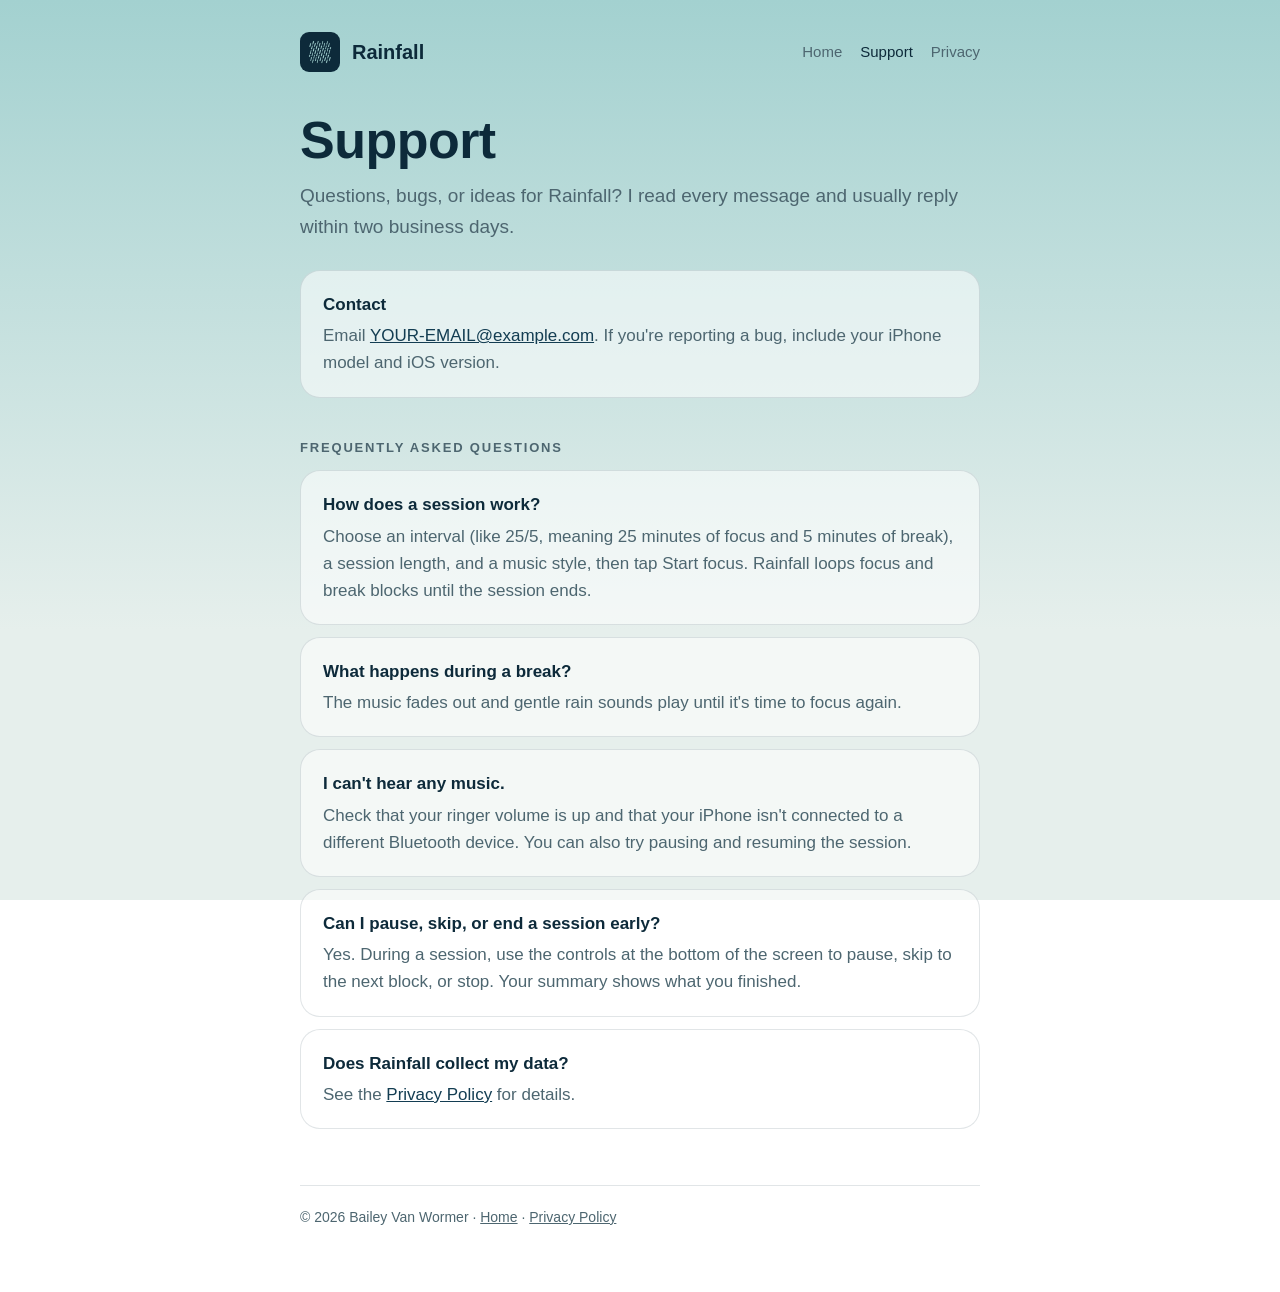
==== support/index.html @ 7ef4019b "Add files via upload" ====
<!doctype html>
<html lang="en">
<head>
  <meta charset="utf-8">
  <meta name="viewport" content="width=device-width, initial-scale=1">
  <title>Rainfall Support</title>
  <meta name="description" content="Get help with Rainfall: Focus & Study Timer.">
  <link rel="icon" href="../icon.png">
  <link rel="apple-touch-icon" href="../apple-touch-icon.png">
  <link rel="stylesheet" href="../style.css">
</head>
<body>
  <div class="wrap">
    <header class="site">
      <a href="../"><img src="../icon.png" alt=""><span>Rainfall</span></a>
      <nav class="site">
        <a href="../">Home</a>
        <a href="./" aria-current="page">Support</a>
        <a href="../privacy/">Privacy</a>
      </nav>
    </header>

    <main>
      <h1>Support</h1>
      <p class="lede">Questions, bugs, or ideas for Rainfall? I read every message and usually reply within two business days.</p>

      <div class="card">
        <h3>Contact</h3>
        <p>Email <a href="mailto:YOUR-EMAIL@example.com?subject=Rainfall%20Support">YOUR-EMAIL@example.com</a>. If you're reporting a bug, include your iPhone model and iOS version.</p>
      </div>

      <h2>Frequently asked questions</h2>

      <div class="card">
        <h3>How does a session work?</h3>
        <p>Choose an interval (like 25/5, meaning 25 minutes of focus and 5 minutes of break), a session length, and a music style, then tap Start focus. Rainfall loops focus and break blocks until the session ends.</p>
      </div>

      <div class="card">
        <h3>What happens during a break?</h3>
        <p>The music fades out and gentle rain sounds play until it's time to focus again.</p>
      </div>

      <div class="card">
        <h3>I can't hear any music.</h3>
        <p>Check that your ringer volume is up and that your iPhone isn't connected to a different Bluetooth device. You can also try pausing and resuming the session.</p>
      </div>

      <div class="card">
        <h3>Can I pause, skip, or end a session early?</h3>
        <p>Yes. During a session, use the controls at the bottom of the screen to pause, skip to the next block, or stop. Your summary shows what you finished.</p>
      </div>

      <div class="card">
        <h3>Does Rainfall collect my data?</h3>
        <p>See the <a href="../privacy/">Privacy Policy</a> for details.</p>
      </div>
    </main>

    <footer class="site">
      &copy; 2026 Bailey Van Wormer &middot; <a href="../">Home</a> &middot; <a href="../privacy/">Privacy Policy</a>
    </footer>
  </div>
</body>
</html>
---- style.css ----
:root {
  --navy: #0d2a3a;
  --navy-2: #133d52;
  --mint: #a9d8d6;
  --sky-top: #a3d1d0;
  --sky-bottom: #e6efec;
  --ink: #0d2a3a;
  --muted: #4d6670;
  --card: rgba(255, 255, 255, 0.55);
  --line: rgba(13, 42, 58, 0.12);
}

* { box-sizing: border-box; }

html, body { margin: 0; }

body {
  font-family: -apple-system, BlinkMacSystemFont, "SF Pro Text", "Helvetica Neue", Arial, sans-serif;
  color: var(--ink);
  background: linear-gradient(180deg, var(--sky-top) 0%, var(--sky-bottom) 70%) fixed;
  min-height: 100vh;
  line-height: 1.6;
  -webkit-font-smoothing: antialiased;
}

.wrap {
  max-width: 720px;
  margin: 0 auto;
  padding: 32px 20px 64px;
}

header.site {
  display: flex;
  align-items: center;
  gap: 12px;
  margin-bottom: 40px;
}

header.site a {
  display: flex;
  align-items: center;
  gap: 12px;
  color: var(--ink);
  text-decoration: none;
}

header.site img {
  width: 40px;
  height: 40px;
  border-radius: 9px;
}

header.site span {
  font-family: ui-rounded, "SF Pro Rounded", -apple-system, sans-serif;
  font-weight: 600;
  font-size: 20px;
}

nav.site {
  margin-left: auto;
  display: flex;
  gap: 18px;
  font-size: 15px;
}

nav.site a { color: var(--muted); text-decoration: none; }
nav.site a:hover, nav.site a[aria-current="page"] { color: var(--ink); }

h1 {
  font-family: ui-rounded, "SF Pro Rounded", -apple-system, sans-serif;
  font-weight: 600;
  font-size: clamp(34px, 7vw, 52px);
  line-height: 1.1;
  margin: 0 0 12px;
  letter-spacing: -0.01em;
}

h2 {
  font-size: 13px;
  font-weight: 600;
  letter-spacing: 0.14em;
  text-transform: uppercase;
  color: var(--muted);
  margin: 40px 0 12px;
}

h3 { font-size: 17px; margin: 0 0 4px; }

p, li { font-size: 17px; }
p.lede { font-size: 19px; color: var(--muted); margin: 0 0 28px; }

a { color: var(--navy-2); }

.card {
  background: var(--card);
  border: 1px solid var(--line);
  border-radius: 20px;
  padding: 20px 22px;
  margin-bottom: 12px;
}

.card p { margin: 0; color: var(--muted); }

.button {
  display: inline-block;
  background: var(--navy);
  color: #fff;
  text-decoration: none;
  padding: 14px 26px;
  border-radius: 999px;
  font-weight: 600;
  font-size: 17px;
}

.hero-icon {
  width: 112px;
  height: 112px;
  border-radius: 25px;
  margin-bottom: 24px;
  box-shadow: 0 10px 30px rgba(13, 42, 58, 0.25);
}

.chips { display: flex; flex-wrap: wrap; gap: 8px; margin: 0 0 28px; padding: 0; list-style: none; }
.chips li {
  background: var(--card);
  border: 1px solid var(--line);
  border-radius: 999px;
  padding: 6px 14px;
  font-size: 15px;
}

.meta { font-size: 14px; color: var(--muted); }

footer.site {
  margin-top: 56px;
  padding-top: 20px;
  border-top: 1px solid var(--line);
  font-size: 14px;
  color: var(--muted);
}

footer.site a { color: var(--muted); }

@media (max-width: 480px) {
  header.site { flex-wrap: wrap; }
  nav.site { margin-left: 0; width: 100%; }
}
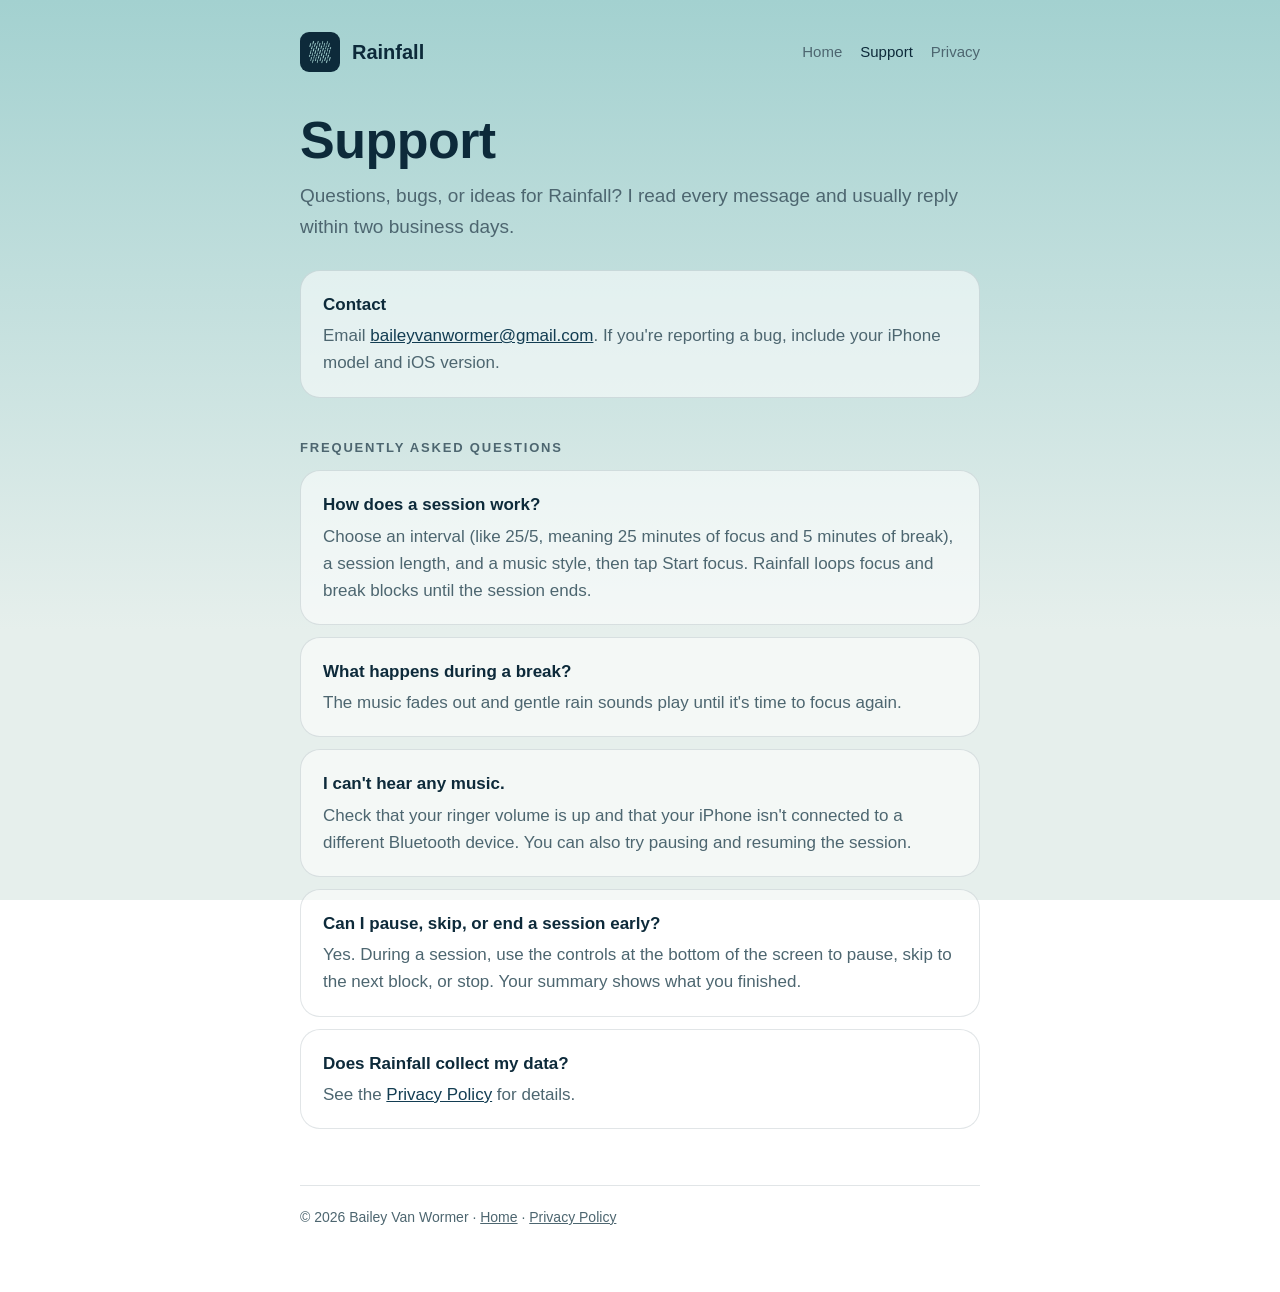
==== commit 9dd6d535: "Update index.html" ====
--- a/support/index.html
+++ b/support/index.html
@@ -26,7 +26,7 @@
 
       <div class="card">
         <h3>Contact</h3>
-        <p>Email <a href="mailto:YOUR-EMAIL@example.com?subject=Rainfall%20Support">YOUR-EMAIL@example.com</a>. If you're reporting a bug, include your iPhone model and iOS version.</p>
+        <p>Email <a href="mailto:YOUR-EMAIL@example.com?subject=Rainfall%20Support">baileyvanwormer@gmail.com</a>. If you're reporting a bug, include your iPhone model and iOS version.</p>
       </div>
 
       <h2>Frequently asked questions</h2>
